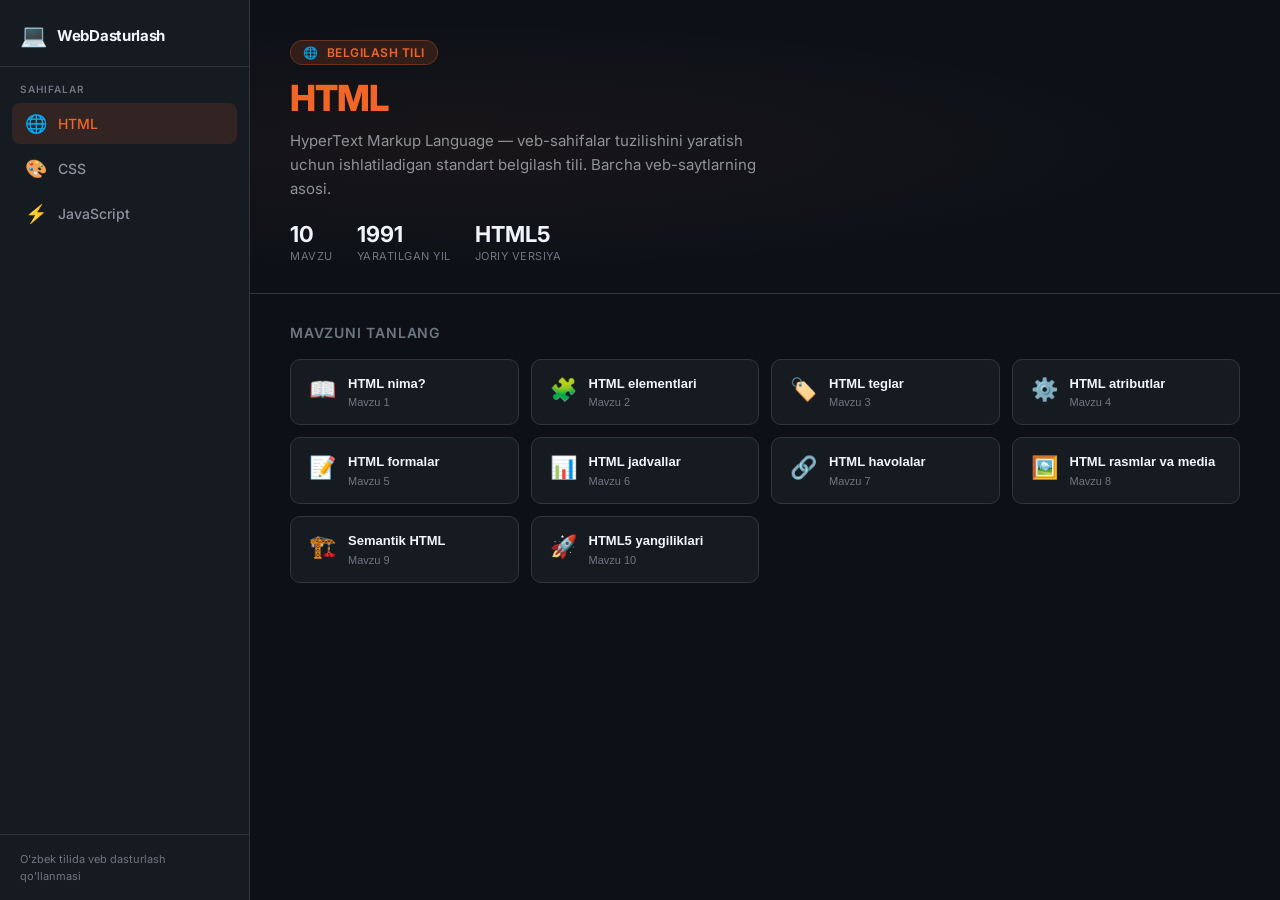
==== index.html @ f0173d85 "ff" ====
<!DOCTYPE html>
<html lang="uz">
<head>
  <meta charset="UTF-8">
  <meta name="viewport" content="width=device-width, initial-scale=1.0">
  <title>HTML — Web Dasturlash O'rganish</title>
  <link rel="stylesheet" href="styles.css">
</head>
<body class="page-html">
  <div class="app" id="app">

    <!-- ── CHAP SIDEBAR ── -->
    <nav class="left-sidebar">
      <div class="sidebar-logo">
        <span class="logo-icon">💻</span>
        <span class="logo-text">WebDasturlash</span>
      </div>
      <div class="sidebar-nav">
        <p class="nav-label">Sahifalar</p>
        <ul class="nav-links">
          <li>
            <a href="index.html" class="nav-link active">
              <span class="nav-link-icon">🌐</span>
              <span>HTML</span>
            </a>
          </li>
          <li>
            <a href="css.html" class="nav-link">
              <span class="nav-link-icon">🎨</span>
              <span>CSS</span>
            </a>
          </li>
          <li>
            <a href="js.html" class="nav-link">
              <span class="nav-link-icon">⚡</span>
              <span>JavaScript</span>
            </a>
          </li>
        </ul>
      </div>
      <div class="sidebar-footer">
        O'zbek tilida veb dasturlash qo'llanmasi
      </div>
    </nav>

    <!-- ── ASOSIY KONTENT ── -->
    <main class="main-content">
      <div class="page-hero">
        <div class="hero-badge">
          <span>🌐</span> Belgilash tili
        </div>
        <h1 class="hero-title">HTML</h1>
        <p class="hero-sub">
          HyperText Markup Language — veb-sahifalar tuzilishini yaratish uchun ishlatiladigan standart belgilash tili. Barcha veb-saytlarning asosi.
        </p>
        <div class="hero-stats">
          <div class="stat">
            <span class="stat-num">10</span>
            <span class="stat-label">Mavzu</span>
          </div>
          <div class="stat">
            <span class="stat-num">1991</span>
            <span class="stat-label">Yaratilgan yil</span>
          </div>
          <div class="stat">
            <span class="stat-num">HTML5</span>
            <span class="stat-label">Joriy versiya</span>
          </div>
        </div>
      </div>

      <div class="topics-section">
        <h2 class="topics-heading">Mavzuni tanlang</h2>
        <div class="topics-grid" id="topicsGrid"></div>
      </div>
    </main>

    <!-- ── O'NG SIDEBAR ── -->
    <aside class="right-sidebar">
      <div class="right-empty" id="sidebarEmpty">
        <div class="right-empty-icon">👆</div>
        <div class="right-empty-title">Mavzu tanlang</div>
        <div class="right-empty-sub">Chap tarafdagi mavzulardan birini tanlang va batafsil ma'lumot o'qing</div>
      </div>
      <div class="right-content" id="sidebarContent" style="display:none">
        <div class="topic-hdr">
          <div class="topic-hdr-top">
            <div>
              <div class="topic-hdr-title" id="topicTitle"></div>
              <div class="topic-hdr-num">HTML mavzusi</div>
            </div>
            <button class="topic-hdr-close" onclick="closeSidebar()" title="Yopish">✕</button>
          </div>
          <button class="voice-btn" id="voiceBtn" onclick="toggleVoice()">
            <span>🔊</span>
            <span class="voice-text">Tinglash</span>
          </button>
          <div class="voice-settings">
            <span class="voice-settings-label">Ovoz:</span>
            <select class="voice-select" id="voiceSelect" onchange="changeVoice()">
              <option>Yuklanmoqda...</option>
            </select>
          </div>
        </div>
        <div class="topic-body" id="topicBody"></div>
      </div>
    </aside>

  </div>

  <script src="data.js"></script>
  <script src="app.js"></script>
  <script>initPage('html');</script>
</body>
</html>
---- styles.css ----
@import url('https://fonts.googleapis.com/css2?family=Inter:wght@300;400;500;600;700&family=Fira+Code:wght@400;500&display=swap');

:root {
  --left-w: 250px;
  --right-w: 420px;
  --bg: #0d1117;
  --bg-card: #161b22;
  --bg-hover: #1f2937;
  --border: #30363d;
  --text-1: #f0f6fc;
  --text-2: #8b949e;
  --text-3: #6e7681;
  --html-clr: #f16529;
  --html-dark: #e44d26;
  --css-clr: #4a8fff;
  --css-dark: #264de4;
  --js-clr: #f0db4f;
  --js-dark: #c9b800;
  --radius: 10px;
  --shadow: 0 4px 24px rgba(0,0,0,0.4);
}

* { margin: 0; padding: 0; box-sizing: border-box; }

html { font-size: 16px; }

body {
  font-family: 'Inter', sans-serif;
  background: var(--bg);
  color: var(--text-1);
  height: 100vh;
  overflow: hidden;
}

/* ─── APP GRID ─── */
.app {
  display: grid;
  grid-template-columns: var(--left-w) 1fr 0px;
  grid-template-rows: 100vh;
  height: 100vh;
  transition: grid-template-columns 0.35s cubic-bezier(.4,0,.2,1);
}

.app.right-open {
  grid-template-columns: var(--left-w) 1fr var(--right-w);
}

/* ─── LEFT SIDEBAR ─── */
.left-sidebar {
  background: var(--bg-card);
  border-right: 1px solid var(--border);
  display: flex;
  flex-direction: column;
  overflow: hidden;
  z-index: 10;
}

.sidebar-logo {
  display: flex;
  align-items: center;
  gap: 10px;
  padding: 22px 20px 18px;
  border-bottom: 1px solid var(--border);
}

.logo-icon { font-size: 22px; }

.logo-text {
  font-size: 15px;
  font-weight: 700;
  color: var(--text-1);
  letter-spacing: -0.3px;
}

.sidebar-nav {
  padding: 16px 12px;
  flex: 1;
  overflow-y: auto;
}

.nav-label {
  font-size: 10px;
  font-weight: 600;
  text-transform: uppercase;
  letter-spacing: 1px;
  color: var(--text-3);
  padding: 0 8px;
  margin-bottom: 8px;
}

.nav-links { list-style: none; display: flex; flex-direction: column; gap: 4px; }

.nav-link {
  display: flex;
  align-items: center;
  gap: 10px;
  padding: 10px 12px;
  border-radius: 8px;
  text-decoration: none;
  color: var(--text-2);
  font-size: 14px;
  font-weight: 500;
  transition: all 0.2s;
  position: relative;
}

.nav-link:hover { background: var(--bg-hover); color: var(--text-1); }

.nav-link-icon { font-size: 18px; width: 24px; text-align: center; }

/* Page-specific active states */
.page-html .nav-link.active,
.page-html .nav-link:hover { color: var(--html-clr); }
.page-html .nav-link.active { background: rgba(241,101,41,0.12); }

.page-css .nav-link.active,
.page-css .nav-link:hover { color: var(--css-clr); }
.page-css .nav-link.active { background: rgba(74,143,255,0.12); }

.page-js .nav-link.active,
.page-js .nav-link:hover { color: var(--js-clr); }
.page-js .nav-link.active { background: rgba(240,219,79,0.12); }

.sidebar-footer {
  padding: 16px 20px;
  border-top: 1px solid var(--border);
  font-size: 11px;
  color: var(--text-3);
  line-height: 1.5;
}

/* ─── MAIN CONTENT ─── */
.main-content {
  overflow-y: auto;
  padding: 0;
  display: flex;
  flex-direction: column;
}

/* Page Hero */
.page-hero {
  padding: 40px 40px 30px;
  border-bottom: 1px solid var(--border);
  position: relative;
  overflow: hidden;
}

.page-hero::before {
  content: '';
  position: absolute;
  inset: 0;
  opacity: 0.05;
  pointer-events: none;
}

.page-html .page-hero::before { background: radial-gradient(ellipse at 20% 50%, var(--html-clr), transparent 60%); }
.page-css .page-hero::before { background: radial-gradient(ellipse at 20% 50%, var(--css-clr), transparent 60%); }
.page-js .page-hero::before { background: radial-gradient(ellipse at 20% 50%, var(--js-clr), transparent 60%); }

.hero-badge {
  display: inline-flex;
  align-items: center;
  gap: 8px;
  padding: 4px 12px;
  border-radius: 100px;
  font-size: 12px;
  font-weight: 600;
  text-transform: uppercase;
  letter-spacing: 0.5px;
  margin-bottom: 14px;
}

.page-html .hero-badge { background: rgba(241,101,41,0.15); color: var(--html-clr); border: 1px solid rgba(241,101,41,0.3); }
.page-css .hero-badge { background: rgba(74,143,255,0.15); color: var(--css-clr); border: 1px solid rgba(74,143,255,0.3); }
.page-js .hero-badge { background: rgba(240,219,79,0.15); color: var(--js-clr); border: 1px solid rgba(240,219,79,0.3); }

.hero-title {
  font-size: 36px;
  font-weight: 800;
  letter-spacing: -1px;
  margin-bottom: 10px;
  line-height: 1.1;
}

.page-html .hero-title { color: var(--html-clr); }
.page-css .hero-title { color: var(--css-clr); }
.page-js .hero-title { color: var(--js-clr); }

.hero-sub {
  font-size: 15px;
  color: var(--text-2);
  max-width: 500px;
  line-height: 1.6;
}

.hero-stats {
  display: flex;
  gap: 24px;
  margin-top: 20px;
}

.stat {
  display: flex;
  flex-direction: column;
  gap: 2px;
}

.stat-num {
  font-size: 22px;
  font-weight: 700;
  color: var(--text-1);
}

.stat-label { font-size: 11px; color: var(--text-3); text-transform: uppercase; letter-spacing: 0.5px; }

/* Topics Section */
.topics-section { padding: 30px 40px; flex: 1; }

.topics-heading {
  font-size: 14px;
  font-weight: 600;
  color: var(--text-3);
  text-transform: uppercase;
  letter-spacing: 0.8px;
  margin-bottom: 18px;
}

.topics-grid {
  display: grid;
  grid-template-columns: repeat(auto-fill, minmax(200px, 1fr));
  gap: 12px;
}

.topic-btn {
  background: var(--bg-card);
  border: 1px solid var(--border);
  border-radius: var(--radius);
  padding: 16px 18px;
  cursor: pointer;
  display: flex;
  align-items: flex-start;
  gap: 12px;
  text-align: left;
  transition: all 0.2s;
  color: var(--text-1);
  position: relative;
  overflow: hidden;
}

.topic-btn::before {
  content: '';
  position: absolute;
  left: 0; top: 0; bottom: 0;
  width: 3px;
  border-radius: 3px 0 0 3px;
  opacity: 0;
  transition: opacity 0.2s;
}

.page-html .topic-btn::before { background: var(--html-clr); }
.page-css .topic-btn::before { background: var(--css-clr); }
.page-js .topic-btn::before { background: var(--js-clr); }

.topic-btn:hover {
  border-color: transparent;
  transform: translateY(-2px);
  box-shadow: var(--shadow);
}

.topic-btn:hover::before { opacity: 1; }

.page-html .topic-btn:hover { background: rgba(241,101,41,0.08); }
.page-css .topic-btn:hover { background: rgba(74,143,255,0.08); }
.page-js .topic-btn:hover { background: rgba(240,219,79,0.08); }

.topic-btn.active::before { opacity: 1; }
.page-html .topic-btn.active { background: rgba(241,101,41,0.12); border-color: rgba(241,101,41,0.3); }
.page-css .topic-btn.active { background: rgba(74,143,255,0.12); border-color: rgba(74,143,255,0.3); }
.page-js .topic-btn.active { background: rgba(240,219,79,0.12); border-color: rgba(240,219,79,0.3); }

.topic-btn-icon { font-size: 22px; flex-shrink: 0; margin-top: 1px; }

.topic-btn-text { flex: 1; }

.topic-btn-title { font-size: 13px; font-weight: 600; line-height: 1.3; margin-bottom: 4px; }

.topic-btn-num {
  font-size: 11px;
  color: var(--text-3);
}

/* ─── RIGHT SIDEBAR ─── */
.right-sidebar {
  background: var(--bg-card);
  border-left: 1px solid var(--border);
  display: flex;
  flex-direction: column;
  overflow: hidden;
  position: relative;
}

.right-empty {
  display: flex;
  flex-direction: column;
  align-items: center;
  justify-content: center;
  height: 100%;
  gap: 12px;
  color: var(--text-3);
  padding: 40px;
  text-align: center;
}

.right-empty-icon { font-size: 48px; opacity: 0.4; }
.right-empty-title { font-size: 15px; font-weight: 600; color: var(--text-2); }
.right-empty-sub { font-size: 13px; line-height: 1.5; }

.right-content {
  display: flex;
  flex-direction: column;
  height: 100%;
  overflow: hidden;
}

/* Topic Header in Right Sidebar */
.topic-hdr {
  padding: 20px 20px 16px;
  border-bottom: 1px solid var(--border);
  flex-shrink: 0;
}

.topic-hdr-top {
  display: flex;
  align-items: center;
  justify-content: space-between;
  gap: 10px;
  margin-bottom: 12px;
}

.topic-hdr-icon { font-size: 28px; }

.topic-hdr-close {
  background: none;
  border: 1px solid var(--border);
  color: var(--text-2);
  width: 30px;
  height: 30px;
  border-radius: 6px;
  cursor: pointer;
  font-size: 14px;
  display: flex;
  align-items: center;
  justify-content: center;
  transition: all 0.2s;
  flex-shrink: 0;
}

.topic-hdr-close:hover { background: var(--bg-hover); color: var(--text-1); }

.topic-hdr-title {
  font-size: 18px;
  font-weight: 700;
  line-height: 1.3;
  margin-bottom: 4px;
}

.topic-hdr-num { font-size: 12px; color: var(--text-3); }

/* Voice Button */
.voice-btn {
  display: flex;
  align-items: center;
  gap: 8px;
  padding: 8px 14px;
  border-radius: 8px;
  border: none;
  cursor: pointer;
  font-size: 13px;
  font-weight: 600;
  font-family: 'Inter', sans-serif;
  transition: all 0.2s;
  margin-top: 4px;
  width: 100%;
  justify-content: center;
}

.page-html .voice-btn { background: rgba(241,101,41,0.15); color: var(--html-clr); }
.page-html .voice-btn:hover { background: rgba(241,101,41,0.25); }
.page-html .voice-btn.playing { background: var(--html-clr); color: #fff; }

.page-css .voice-btn { background: rgba(74,143,255,0.15); color: var(--css-clr); }
.page-css .voice-btn:hover { background: rgba(74,143,255,0.25); }
.page-css .voice-btn.playing { background: var(--css-clr); color: #fff; }

.page-js .voice-btn { background: rgba(240,219,79,0.15); color: var(--js-clr); }
.page-js .voice-btn:hover { background: rgba(240,219,79,0.25); }
.page-js .voice-btn.playing { background: var(--js-dark); color: #fff; }

.voice-pulse {
  width: 8px; height: 8px;
  border-radius: 50%;
  background: currentColor;
  animation: pulse 0.8s ease-in-out infinite;
  display: none;
}

.voice-btn.playing .voice-pulse { display: block; }
.voice-btn.playing .voice-static { display: none; }

@keyframes pulse {
  0%, 100% { transform: scale(1); opacity: 1; }
  50% { transform: scale(1.4); opacity: 0.6; }
}

/* Voice Selector */
.voice-settings {
  display: flex;
  align-items: center;
  gap: 8px;
  margin-top: 10px;
  padding-top: 10px;
  border-top: 1px solid var(--border);
}

.voice-settings-label {
  font-size: 11px;
  font-weight: 600;
  color: var(--text-3);
  white-space: nowrap;
  text-transform: uppercase;
  letter-spacing: 0.5px;
}

.voice-select {
  flex: 1;
  background: var(--bg);
  border: 1px solid var(--border);
  color: var(--text-2);
  border-radius: 7px;
  padding: 6px 28px 6px 10px;
  font-size: 12px;
  font-family: 'Inter', sans-serif;
  cursor: pointer;
  outline: none;
  appearance: none;
  -webkit-appearance: none;
  background-image: url("data:image/svg+xml,%3Csvg xmlns='http://www.w3.org/2000/svg' width='12' height='12' viewBox='0 0 24 24' fill='none' stroke='%236e7681' stroke-width='2.5'%3E%3Cpolyline points='6 9 12 15 18 9'/%3E%3C/svg%3E");
  background-repeat: no-repeat;
  background-position: right 8px center;
  min-width: 0;
  transition: border-color 0.2s, color 0.2s;
  max-width: 100%;
  overflow: hidden;
  text-overflow: ellipsis;
}

.voice-select:hover { border-color: var(--text-3); color: var(--text-1); }

.page-html .voice-select:focus { border-color: var(--html-clr); box-shadow: 0 0 0 2px rgba(241,101,41,0.15); }
.page-css .voice-select:focus  { border-color: var(--css-clr);  box-shadow: 0 0 0 2px rgba(74,143,255,0.15); }
.page-js .voice-select:focus   { border-color: var(--js-clr);   box-shadow: 0 0 0 2px rgba(240,219,79,0.15); }

.voice-select option {
  background: #1e293b;
  color: var(--text-1);
  padding: 4px;
}

/* Topic Body */
.topic-body {
  flex: 1;
  overflow-y: auto;
  padding: 20px;
  scrollbar-width: thin;
  scrollbar-color: var(--border) transparent;
}

.topic-body::-webkit-scrollbar { width: 5px; }
.topic-body::-webkit-scrollbar-track { background: transparent; }
.topic-body::-webkit-scrollbar-thumb { background: var(--border); border-radius: 10px; }

/* Content Styles inside topic-body */
.topic-body h3 {
  font-size: 15px;
  font-weight: 700;
  margin: 20px 0 10px;
  padding-bottom: 6px;
  border-bottom: 1px solid var(--border);
}

.page-html .topic-body h3 { color: var(--html-clr); border-color: rgba(241,101,41,0.2); }
.page-css .topic-body h3 { color: var(--css-clr); border-color: rgba(74,143,255,0.2); }
.page-js .topic-body h3 { color: var(--js-clr); border-color: rgba(240,219,79,0.2); }

.topic-body h3:first-child { margin-top: 0; }

.topic-body p {
  font-size: 13.5px;
  line-height: 1.75;
  color: var(--text-2);
  margin-bottom: 12px;
}

.topic-body ul, .topic-body ol {
  padding-left: 20px;
  margin-bottom: 14px;
}

.topic-body li {
  font-size: 13.5px;
  color: var(--text-2);
  line-height: 1.7;
  margin-bottom: 4px;
}

.topic-body strong { color: var(--text-1); font-weight: 600; }

.topic-body code {
  font-family: 'Fira Code', monospace;
  font-size: 12px;
  background: rgba(255,255,255,0.06);
  padding: 2px 6px;
  border-radius: 4px;
  color: var(--text-1);
}

.topic-body pre {
  background: #0a0d12;
  border: 1px solid var(--border);
  border-radius: 8px;
  padding: 16px;
  overflow-x: auto;
  margin: 14px 0;
  position: relative;
}

.topic-body pre code {
  background: none;
  padding: 0;
  font-size: 12.5px;
  line-height: 1.7;
  color: #e6edf3;
}

.code-lang {
  position: absolute;
  top: 8px;
  right: 10px;
  font-size: 10px;
  color: var(--text-3);
  font-family: 'Fira Code', monospace;
  text-transform: uppercase;
}

.info-box {
  background: rgba(255,255,255,0.04);
  border-left: 3px solid;
  border-radius: 0 8px 8px 0;
  padding: 12px 14px;
  margin: 14px 0;
  font-size: 13px;
  line-height: 1.65;
  color: var(--text-2);
}

.page-html .info-box { border-color: var(--html-clr); background: rgba(241,101,41,0.06); }
.page-css .info-box { border-color: var(--css-clr); background: rgba(74,143,255,0.06); }
.page-js .info-box { border-color: var(--js-clr); background: rgba(240,219,79,0.06); }

.tag-list {
  display: flex;
  flex-wrap: wrap;
  gap: 6px;
  margin: 10px 0 14px;
}

.tag {
  padding: 3px 10px;
  border-radius: 100px;
  font-size: 11px;
  font-weight: 600;
  font-family: 'Fira Code', monospace;
}

.page-html .tag { background: rgba(241,101,41,0.12); color: var(--html-clr); border: 1px solid rgba(241,101,41,0.25); }
.page-css .tag { background: rgba(74,143,255,0.12); color: var(--css-clr); border: 1px solid rgba(74,143,255,0.25); }
.page-js .tag { background: rgba(240,219,79,0.12); color: var(--js-clr); border: 1px solid rgba(240,219,79,0.25); }

/* Scrollbar for main content */
.main-content::-webkit-scrollbar { width: 5px; }
.main-content::-webkit-scrollbar-track { background: transparent; }
.main-content::-webkit-scrollbar-thumb { background: var(--border); border-radius: 10px; }
.main-content { scrollbar-width: thin; scrollbar-color: var(--border) transparent; }

/* Responsive */
@media (max-width: 1000px) {
  :root { --right-w: 360px; }
}

@media (max-width: 768px) {
  .app { grid-template-columns: 0px 1fr 0px; }
  .left-sidebar { position: fixed; left: -250px; top: 0; height: 100vh; transition: left 0.3s; z-index: 100; }
  .left-sidebar.open { left: 0; }
}
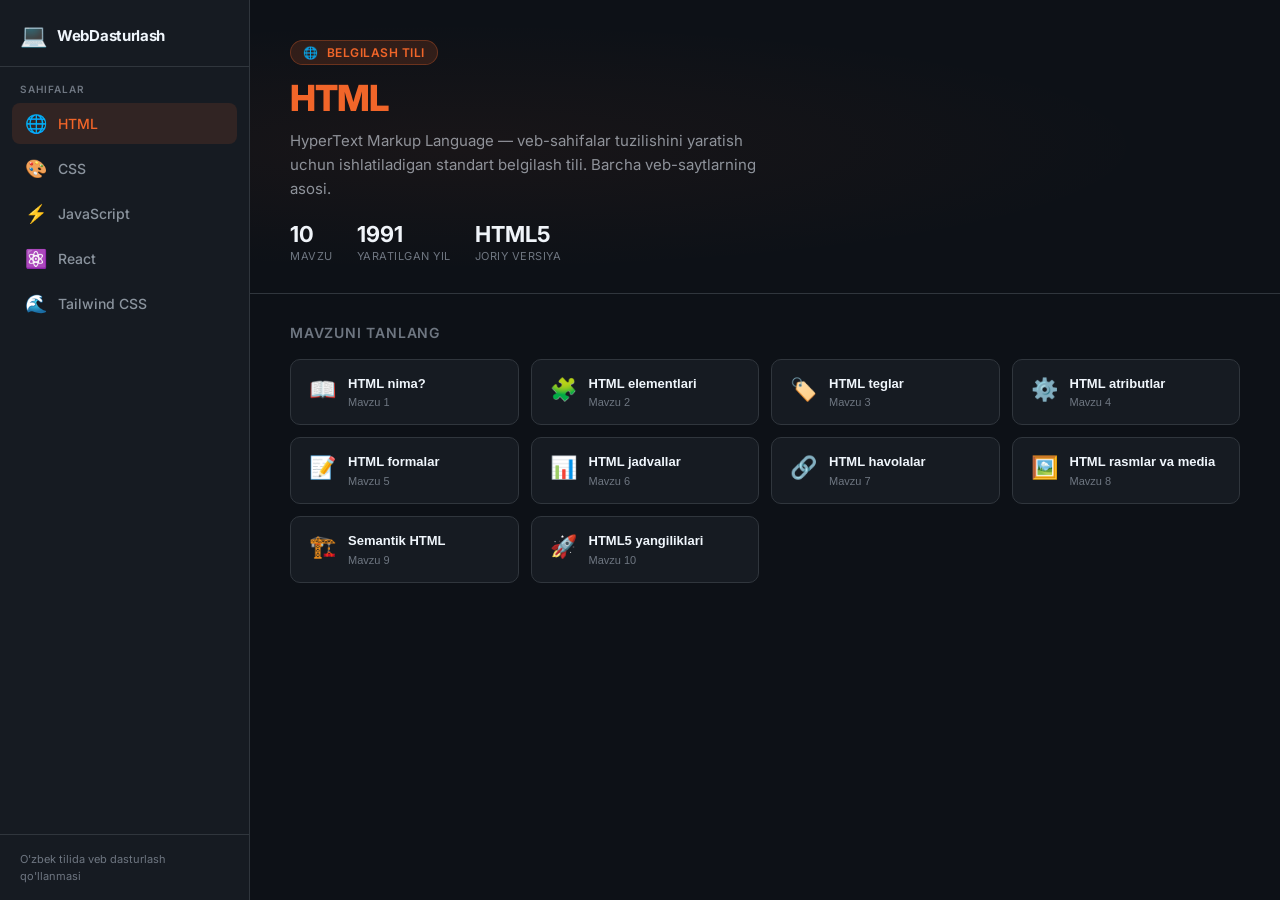
==== commit 4bf62212: "react and tailwind qoshildi" ====
--- a/index.html
+++ b/index.html
@@ -34,6 +34,18 @@
             <a href="js.html" class="nav-link">
               <span class="nav-link-icon">⚡</span>
               <span>JavaScript</span>
+            </a>
+          </li>
+          <li>
+            <a href="react.html" class="nav-link">
+              <span class="nav-link-icon">⚛️</span>
+              <span>React</span>
+            </a>
+          </li>
+          <li>
+            <a href="tailwind.html" class="nav-link">
+              <span class="nav-link-icon">🌊</span>
+              <span>Tailwind CSS</span>
             </a>
           </li>
         </ul>
--- a/styles.css
+++ b/styles.css
@@ -16,6 +16,10 @@
   --css-dark: #264de4;
   --js-clr: #f0db4f;
   --js-dark: #c9b800;
+  --react-clr: #61dafb;
+  --react-dark: #0ea5e9;
+  --tw-clr: #34d399;
+  --tw-dark: #059669;
   --radius: 10px;
   --shadow: 0 4px 24px rgba(0,0,0,0.4);
 }
@@ -121,6 +125,14 @@
 .page-js .nav-link:hover { color: var(--js-clr); }
 .page-js .nav-link.active { background: rgba(240,219,79,0.12); }
 
+.page-react .nav-link.active,
+.page-react .nav-link:hover { color: var(--react-clr); }
+.page-react .nav-link.active { background: rgba(97,218,251,0.12); }
+
+.page-tw .nav-link.active,
+.page-tw .nav-link:hover { color: var(--tw-clr); }
+.page-tw .nav-link.active { background: rgba(52,211,153,0.12); }
+
 .sidebar-footer {
   padding: 16px 20px;
   border-top: 1px solid var(--border);
@@ -156,6 +168,8 @@
 .page-html .page-hero::before { background: radial-gradient(ellipse at 20% 50%, var(--html-clr), transparent 60%); }
 .page-css .page-hero::before { background: radial-gradient(ellipse at 20% 50%, var(--css-clr), transparent 60%); }
 .page-js .page-hero::before { background: radial-gradient(ellipse at 20% 50%, var(--js-clr), transparent 60%); }
+.page-react .page-hero::before { background: radial-gradient(ellipse at 20% 50%, var(--react-clr), transparent 60%); }
+.page-tw .page-hero::before { background: radial-gradient(ellipse at 20% 50%, var(--tw-clr), transparent 60%); }
 
 .hero-badge {
   display: inline-flex;
@@ -173,6 +187,8 @@
 .page-html .hero-badge { background: rgba(241,101,41,0.15); color: var(--html-clr); border: 1px solid rgba(241,101,41,0.3); }
 .page-css .hero-badge { background: rgba(74,143,255,0.15); color: var(--css-clr); border: 1px solid rgba(74,143,255,0.3); }
 .page-js .hero-badge { background: rgba(240,219,79,0.15); color: var(--js-clr); border: 1px solid rgba(240,219,79,0.3); }
+.page-react .hero-badge { background: rgba(97,218,251,0.15); color: var(--react-clr); border: 1px solid rgba(97,218,251,0.3); }
+.page-tw .hero-badge { background: rgba(52,211,153,0.15); color: var(--tw-clr); border: 1px solid rgba(52,211,153,0.3); }
 
 .hero-title {
   font-size: 36px;
@@ -185,6 +201,8 @@
 .page-html .hero-title { color: var(--html-clr); }
 .page-css .hero-title { color: var(--css-clr); }
 .page-js .hero-title { color: var(--js-clr); }
+.page-react .hero-title { color: var(--react-clr); }
+.page-tw .hero-title { color: var(--tw-clr); }
 
 .hero-sub {
   font-size: 15px;
@@ -260,6 +278,8 @@
 .page-html .topic-btn::before { background: var(--html-clr); }
 .page-css .topic-btn::before { background: var(--css-clr); }
 .page-js .topic-btn::before { background: var(--js-clr); }
+.page-react .topic-btn::before { background: var(--react-clr); }
+.page-tw .topic-btn::before { background: var(--tw-clr); }
 
 .topic-btn:hover {
   border-color: transparent;
@@ -272,11 +292,15 @@
 .page-html .topic-btn:hover { background: rgba(241,101,41,0.08); }
 .page-css .topic-btn:hover { background: rgba(74,143,255,0.08); }
 .page-js .topic-btn:hover { background: rgba(240,219,79,0.08); }
+.page-react .topic-btn:hover { background: rgba(97,218,251,0.08); }
+.page-tw .topic-btn:hover { background: rgba(52,211,153,0.08); }
 
 .topic-btn.active::before { opacity: 1; }
 .page-html .topic-btn.active { background: rgba(241,101,41,0.12); border-color: rgba(241,101,41,0.3); }
 .page-css .topic-btn.active { background: rgba(74,143,255,0.12); border-color: rgba(74,143,255,0.3); }
 .page-js .topic-btn.active { background: rgba(240,219,79,0.12); border-color: rgba(240,219,79,0.3); }
+.page-react .topic-btn.active { background: rgba(97,218,251,0.12); border-color: rgba(97,218,251,0.3); }
+.page-tw .topic-btn.active { background: rgba(52,211,153,0.12); border-color: rgba(52,211,153,0.3); }
 
 .topic-btn-icon { font-size: 22px; flex-shrink: 0; margin-top: 1px; }
 
@@ -395,6 +419,14 @@
 .page-js .voice-btn { background: rgba(240,219,79,0.15); color: var(--js-clr); }
 .page-js .voice-btn:hover { background: rgba(240,219,79,0.25); }
 .page-js .voice-btn.playing { background: var(--js-dark); color: #fff; }
+
+.page-react .voice-btn { background: rgba(97,218,251,0.15); color: var(--react-clr); }
+.page-react .voice-btn:hover { background: rgba(97,218,251,0.25); }
+.page-react .voice-btn.playing { background: var(--react-dark); color: #fff; }
+
+.page-tw .voice-btn { background: rgba(52,211,153,0.15); color: var(--tw-clr); }
+.page-tw .voice-btn:hover { background: rgba(52,211,153,0.25); }
+.page-tw .voice-btn.playing { background: var(--tw-dark); color: #fff; }
 
 .voice-pulse {
   width: 8px; height: 8px;
@@ -459,6 +491,8 @@
 .page-html .voice-select:focus { border-color: var(--html-clr); box-shadow: 0 0 0 2px rgba(241,101,41,0.15); }
 .page-css .voice-select:focus  { border-color: var(--css-clr);  box-shadow: 0 0 0 2px rgba(74,143,255,0.15); }
 .page-js .voice-select:focus   { border-color: var(--js-clr);   box-shadow: 0 0 0 2px rgba(240,219,79,0.15); }
+.page-react .voice-select:focus { border-color: var(--react-clr); box-shadow: 0 0 0 2px rgba(97,218,251,0.15); }
+.page-tw .voice-select:focus    { border-color: var(--tw-clr);   box-shadow: 0 0 0 2px rgba(52,211,153,0.15); }
 
 .voice-select option {
   background: #1e293b;
@@ -491,6 +525,8 @@
 .page-html .topic-body h3 { color: var(--html-clr); border-color: rgba(241,101,41,0.2); }
 .page-css .topic-body h3 { color: var(--css-clr); border-color: rgba(74,143,255,0.2); }
 .page-js .topic-body h3 { color: var(--js-clr); border-color: rgba(240,219,79,0.2); }
+.page-react .topic-body h3 { color: var(--react-clr); border-color: rgba(97,218,251,0.2); }
+.page-tw .topic-body h3 { color: var(--tw-clr); border-color: rgba(52,211,153,0.2); }
 
 .topic-body h3:first-child { margin-top: 0; }
 
@@ -566,6 +602,8 @@
 .page-html .info-box { border-color: var(--html-clr); background: rgba(241,101,41,0.06); }
 .page-css .info-box { border-color: var(--css-clr); background: rgba(74,143,255,0.06); }
 .page-js .info-box { border-color: var(--js-clr); background: rgba(240,219,79,0.06); }
+.page-react .info-box { border-color: var(--react-clr); background: rgba(97,218,251,0.06); }
+.page-tw .info-box { border-color: var(--tw-clr); background: rgba(52,211,153,0.06); }
 
 .tag-list {
   display: flex;
@@ -585,6 +623,8 @@
 .page-html .tag { background: rgba(241,101,41,0.12); color: var(--html-clr); border: 1px solid rgba(241,101,41,0.25); }
 .page-css .tag { background: rgba(74,143,255,0.12); color: var(--css-clr); border: 1px solid rgba(74,143,255,0.25); }
 .page-js .tag { background: rgba(240,219,79,0.12); color: var(--js-clr); border: 1px solid rgba(240,219,79,0.25); }
+.page-react .tag { background: rgba(97,218,251,0.12); color: var(--react-clr); border: 1px solid rgba(97,218,251,0.25); }
+.page-tw .tag { background: rgba(52,211,153,0.12); color: var(--tw-clr); border: 1px solid rgba(52,211,153,0.25); }
 
 /* Scrollbar for main content */
 .main-content::-webkit-scrollbar { width: 5px; }
